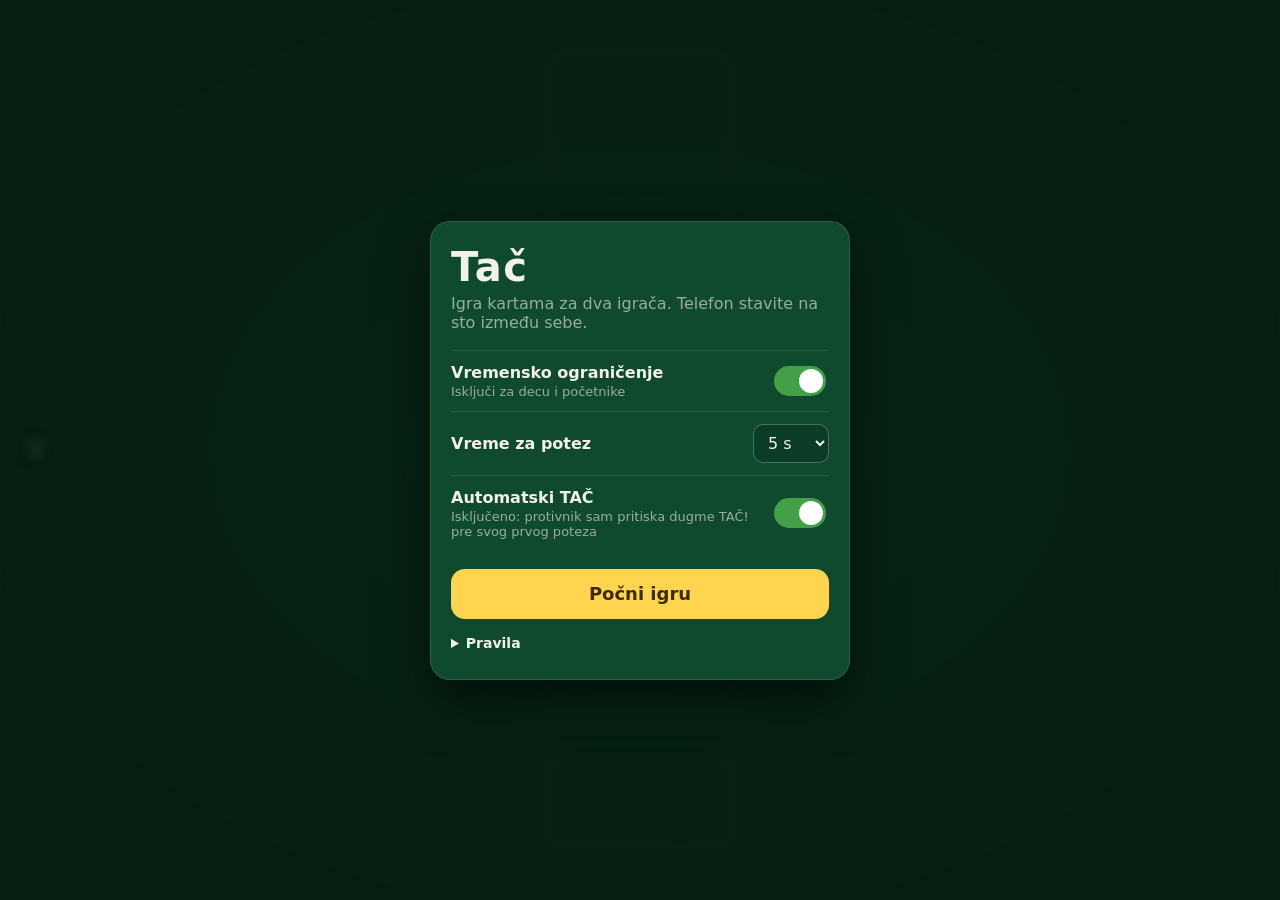
==== index.html @ c279bef2 "Ručni TAČ: dugme uvek aktivno, kažnjava samo protivnika i samo jednom Prekršaj može da se prijavi do" ====
<!doctype html>
<html lang="sr">
<head>
<meta charset="utf-8">
<meta name="viewport" content="width=device-width, initial-scale=1, viewport-fit=cover, user-scalable=no">
<meta name="theme-color" content="#0b3d26">
<meta name="apple-mobile-web-app-capable" content="yes">
<meta name="mobile-web-app-capable" content="yes">
<meta name="apple-mobile-web-app-status-bar-style" content="black-translucent">
<meta name="description" content="Tač – igra kartama za dva igrača na jednom telefonu.">
<title>Tač</title>
<link rel="manifest" href="manifest.webmanifest">
<link rel="icon" href="icons/icon.svg" type="image/svg+xml">
<link rel="apple-touch-icon" href="icons/icon.svg">
<link rel="stylesheet" href="css/style.css">
</head>
<body>
<div id="glow" hidden></div>
<main id="app">
  <section class="zone top" id="zone-1" data-player="1"></section>
  <section id="middle">
    <button id="menu-btn" class="icon-btn" aria-label="Meni">☰</button>
    <div class="slot center" data-slot="center" id="center"></div>
  </section>
  <section class="zone bottom" id="zone-0" data-player="0"></section>
</main>

<div id="touch-overlay" class="overlay-msg" hidden>
  <div class="msg top"></div>
  <div class="big">TAČ!</div>
  <div class="msg bottom"></div>
</div>

<div id="win-overlay" class="modal" hidden>
  <div class="win-side top"></div>
  <button id="again-btn" class="primary">Nova igra</button>
  <div class="win-side bottom"></div>
</div>

<div id="menu" class="modal">
  <div class="panel">
    <h1>Tač</h1>
    <p class="sub">Igra kartama za dva igrača. Telefon stavite na sto između sebe.</p>

    <label class="row">
      <span>
        <b>Vremensko ograničenje</b>
        <small>Isključi za decu i početnike</small>
      </span>
      <input type="checkbox" id="opt-timer" class="switch">
    </label>
    <label class="row" id="row-seconds">
      <span><b>Vreme za potez</b></span>
      <select id="opt-seconds">
        <option value="3">3 s</option>
        <option value="5">5 s</option>
        <option value="8">8 s</option>
        <option value="10">10 s</option>
      </select>
    </label>
    <label class="row">
      <span>
        <b>Automatski TAČ</b>
        <small>Isključeno: protivnik sam pritiska dugme TAČ! pre svog prvog poteza</small>
      </span>
      <input type="checkbox" id="opt-auto" class="switch">
    </label>

    <div class="buttons">
      <button id="resume-btn" class="secondary" hidden>Nastavi</button>
      <button id="start-btn" class="primary">Počni igru</button>
    </div>

    <details>
      <summary>Pravila</summary>
      <ul>
        <li>Svako ima 26 karata u <b>zatvorenoj</b> gomili. Iznad nje pravi svoju <b>otvorenu</b> gomilu.</li>
        <li>Na <b>sredinu</b> se ređa rastuće: A, 2, 3 … K, pa opet A. Znak nije bitan.</li>
        <li>Na <b>protivnikovu otvorenu</b> gomilu stavlja se karta za jedan veća ili manja (na 6 ide 5 ili 7, na A ide K ili 2). Samo je sredina rastući niz. Tek kad je prvi kec na sredini.</li>
        <li>Prvo igraš kartu sa svoje otvorene gomile: prevuci je na sredinu ili na protivnikovu gomilu.</li>
        <li>Kad otvorena nema gde: <b>pritisni i drži</b> zatvorenu gomilu. Karta se okreće pod prstom i moraš da je prevučeš na sredinu ili na protivnikovu gomilu.</li>
        <li>Ako karta nema gde, pusti je bilo gde i ona ide na tvoju otvorenu gomilu. Tada je red na protivniku.</li>
        <li><b>TAČ!</b> Ko propusti potez ili spusti kartu tamo gde ne ide dobija kaznenu kartu sa dna protivnikove gomile. Igra ne pokazuje koja karta je sledeća ni gde karta može. To moraš sam da znaš.</li>
        <li><b>Svako mora da igra.</b> Kad istekne vreme, dobijaš kaznenu kartu, sledeća karta se okreće na tvoju otvorenu gomilu i red prelazi na protivnika.</li>
        <li>Kad se zatvorena potroši, a karta sa vrha otvorene nema gde, <b>prevuci celu otvorenu gomilu</b> na mesto zatvorene. Gomila se okreće licem nadole i igraš dalje. Ako je karta sa vrha imala gde, to je TAČ.</li>
        <li>Pobeđuje ko se prvi reši svih karata.</li>
      </ul>
    </details>
  </div>
</div>

<script type="module" src="js/main.js"></script>
</body>
</html>
---- css/style.css ----
:root {
  --felt: #12603b;
  --felt-dark: #0b3d26;
  --card: #fdfbf5;
  --card-edge: #d9d3c4;
  --red: #c62828;
  --black: #1d1d1f;
  --gold: #ffd54f;
  --text: #f4f1e8;
  --muted: rgba(244, 241, 232, 0.6);
  --cw: min(calc((100dvh - 150px) / 5.6), 38vw, 130px); /* kratka ivica karte */
  --ch: calc(var(--cw) * 1.4);
  --radius: calc(var(--cw) * 0.11);
  color-scheme: dark;
}

* { box-sizing: border-box; }

html, body {
  margin: 0;
  height: 100%;
  overflow: hidden;
  background: radial-gradient(ellipse at center, var(--felt) 0%, var(--felt-dark) 85%) fixed var(--felt-dark);
  color: var(--text);
  font-family: system-ui, -apple-system, "Segoe UI", Roboto, sans-serif;
  -webkit-user-select: none;
  user-select: none;
  -webkit-touch-callout: none;
  -webkit-tap-highlight-color: transparent;
  touch-action: none;
  overscroll-behavior: none;
}

#app {
  height: 100dvh;
  display: grid;
  grid-template-rows: 1fr auto 1fr;
  position: relative;
  z-index: 1;
  padding: env(safe-area-inset-top) env(safe-area-inset-right) env(safe-area-inset-bottom) env(safe-area-inset-left);
}

/* ---------- indikator vremena: gradijent od ivice igrača na potezu ---------- */
#glow {
  position: fixed;
  inset: 0;
  z-index: 0;
  pointer-events: none;
}
#glow[hidden], .no-timer #glow { display: none; }

/* ---------- zone igrača ---------- */
.zone {
  position: relative;
  z-index: 1;
  margin: 6px 12px;
  display: grid;
  grid-template-columns: 1fr auto 1fr;
  align-items: center;
}
.zone.top { transform: rotate(180deg); }

/* otvorena bliže sredini, zatvorena bliže igraču */
.pile-col {
  grid-column: 2;
  display: flex;
  flex-direction: column;
  align-items: center;
  gap: calc(var(--ch) * 0.1);
}
.pile-wrap { position: relative; }
.badge {
  position: absolute;
  top: 50%;
  right: calc(100% + 8px);
  transform: translateY(-50%);
  min-width: 30px;
  padding: 3px 8px;
  font-size: 14px;
  font-weight: 700;
  text-align: center;
  font-variant-numeric: tabular-nums;
}

.aside {
  grid-column: 3;
  align-self: end;
  justify-self: end;
  display: flex;
  flex-direction: column;
  align-items: flex-end;
  gap: 8px;
  padding-bottom: 6px;
}
.status { font-size: 16px; font-weight: 650; }
.zone:not(.active) .status { color: var(--muted); font-weight: 500; }
.secs {
  font-size: 34px;
  font-weight: 900;
  line-height: 1;
  font-variant-numeric: tabular-nums;
  color: var(--time, #4caf50);
}
.zone:not(.active) .secs, .no-timer .secs { visibility: hidden; }

.touch-btn {
  display: none;
  border: 0;
  border-radius: 999px;
  padding: 12px 22px;
  font: 900 20px/1 system-ui, sans-serif;
  letter-spacing: 0.04em;
  color: #fff;
  background: radial-gradient(circle at 35% 30%, #ff6b5e, #c62828 70%);
  box-shadow: 0 4px 0 #7f1414, 0 6px 14px rgba(0, 0, 0, 0.35);
  touch-action: manipulation;
}
.touch-btn:active { transform: translateY(3px); box-shadow: 0 1px 0 #7f1414; }
.manual-touch .touch-btn { display: block; }

/* ---------- mesta za karte: gomile leže položene (karta okrenuta za 90°) ---------- */
.slot {
  position: relative;
  width: var(--ch);
  height: var(--cw);
  border-radius: var(--radius);
  border: 2px dashed rgba(255, 255, 255, 0.18);
}
.slot.has-card { border-color: transparent; }
.slot.hover { border-color: #fff; border-style: solid; background: rgba(255, 255, 255, 0.12); }
.slot.hover.has-card .card { box-shadow: 0 0 0 3px #fff, 0 0 18px rgba(255, 255, 255, 0.5); }

#middle {
  position: relative;
  display: flex;
  align-items: center;
  justify-content: center;
  padding: 2px 0;
}

.icon-btn {
  position: absolute;
  left: 14px;
  width: 44px;
  height: 44px;
  border-radius: 12px;
  border: 1px solid rgba(255, 255, 255, 0.2);
  background: rgba(0, 0, 0, 0.2);
  color: var(--text);
  font-size: 22px;
}

/* ---------- karta ---------- */
.card {
  position: absolute;
  inset: 0;
  border-radius: var(--radius);
  background: var(--card);
  color: var(--black);
  box-shadow: 0 1px 0 var(--card-edge), var(--stack, 0 0 0 transparent), 0 3px 8px rgba(0, 0, 0, 0.35);
  font-weight: 700;
  transition: transform 0.15s;
}
.slot > .card {
  inset: auto;
  left: 50%;
  top: 50%;
  width: var(--cw);
  height: var(--ch);
  margin: calc(var(--ch) / -2) 0 0 calc(var(--cw) / -2);
  rotate: 90deg;
}
.card.red { color: var(--red); }
.card .corner {
  position: absolute;
  display: flex;
  flex-direction: column;
  align-items: center;
  line-height: 0.95;
  font-size: calc(var(--cw) * 0.23);
}
.card .corner small { font-size: calc(var(--cw) * 0.19); }
.card .tl { top: 6%; left: 8%; }
.card .br { bottom: 6%; right: 8%; transform: rotate(180deg); }
.card .mid {
  position: absolute;
  inset: 0;
  display: grid;
  place-items: center;
  font-size: calc(var(--cw) * 0.5);
}
.card.back {
  background:
    repeating-linear-gradient(45deg, rgba(255, 255, 255, 0.12) 0 6px, transparent 6px 12px),
    linear-gradient(135deg, #1e4fa3, #12306a);
  border: 4px solid var(--card);
}
.card.ghost {
  position: fixed;
  inset: auto;
  width: var(--cw);
  height: var(--ch);
  z-index: 50;
  pointer-events: none;
  /* karta u ruci je položena kao na stolu, malo veća i nagnuta 15° –
     za gornjeg igrača okrenuta ka njemu (180°) i nagnuta na suprotnu stranu */
  rotate: 105deg;
  transform: scale(1.45);
  box-shadow: 0 18px 32px rgba(0, 0, 0, 0.55);
  transition: none;
}
.card.ghost.flip180 { rotate: 255deg; }
.card.dragging-src { opacity: 0.3; }
.slot.closed.refill::after {
  content: "Prevuci otvorenu gomilu ovde";
  position: absolute;
  inset: 0;
  display: grid;
  place-items: center;
  padding: 6px;
  text-align: center;
  font-size: 13px;
  color: var(--muted);
}
.closed.can-flip .card { box-shadow: 0 0 0 2px rgba(255, 255, 255, 0.5), var(--stack, 0 0 0 transparent), 0 3px 8px rgba(0, 0, 0, 0.35); }

.shake { animation: shake 0.3s; }
@keyframes shake {
  25% { transform: translateX(-6px); }
  75% { transform: translateX(6px); }
}
.pop { animation: pop 0.25s ease-out; }
@keyframes pop {
  from { transform: scale(0.85); }
}

/* ---------- TAČ poruka ---------- */
.overlay-msg {
  position: fixed;
  inset: 0;
  z-index: 40;
  display: grid;
  grid-template-rows: 1fr auto 1fr;
  place-items: center;
  pointer-events: none;
  background: rgba(120, 10, 10, 0.5);
  animation: fade 0.2s;
}
.overlay-msg[hidden] { display: none; }
.overlay-msg .big {
  font-size: min(26vw, 140px);
  font-weight: 900;
  color: #fff;
  text-shadow: 0 0 24px #ff3b30, 0 6px 0 #7f1414;
  animation: slam 0.45s cubic-bezier(0.2, 1.6, 0.4, 1);
}
.overlay-msg .msg, .win-side {
  font-size: 22px;
  font-weight: 700;
  text-align: center;
  margin: 0 16px;
  text-shadow: 0 2px 6px rgba(0, 0, 0, 0.6);
}
.overlay-msg .msg {
  padding: 12px 18px;
  border-radius: 14px;
  background: rgba(0, 0, 0, 0.72);
}
.overlay-msg .msg.top, .win-side.top { transform: rotate(180deg); }
@keyframes slam {
  from { transform: scale(3); opacity: 0; }
}
@keyframes fade {
  from { opacity: 0; }
}

/* ---------- meni i kraj igre ---------- */
.modal {
  position: fixed;
  inset: 0;
  z-index: 60;
  display: grid;
  place-items: center;
  padding: 16px;
  background: rgba(4, 24, 14, 0.82);
  backdrop-filter: blur(4px);
  overflow-y: auto;
  touch-action: pan-y;
}
.modal[hidden] { display: none; }
#win-overlay { grid-template-rows: 1fr auto 1fr; }
.win-side { font-size: 34px; }

.panel {
  width: min(420px, 100%);
  background: #0f4a2e;
  border: 1px solid rgba(255, 255, 255, 0.12);
  border-radius: 20px;
  padding: 22px 20px;
  box-shadow: 0 20px 50px rgba(0, 0, 0, 0.5);
}
.panel h1 { margin: 0; font-size: 40px; letter-spacing: 0.04em; }
.panel .sub { margin: 4px 0 18px; color: var(--muted); }
.row {
  display: flex;
  align-items: center;
  justify-content: space-between;
  gap: 12px;
  padding: 12px 0;
  border-top: 1px solid rgba(255, 255, 255, 0.1);
}
.row small { display: block; color: var(--muted); font-size: 13px; margin-top: 2px; }
.row.disabled { opacity: 0.4; }
select {
  font: inherit;
  padding: 8px 10px;
  border-radius: 10px;
  background: #0b3d26;
  color: var(--text);
  border: 1px solid rgba(255, 255, 255, 0.25);
}
.switch {
  appearance: none;
  flex: none;
  width: 52px;
  height: 30px;
  border-radius: 999px;
  background: rgba(255, 255, 255, 0.2);
  position: relative;
  transition: background 0.2s;
}
.switch::after {
  content: "";
  position: absolute;
  top: 3px;
  left: 3px;
  width: 24px;
  height: 24px;
  border-radius: 50%;
  background: #fff;
  transition: transform 0.2s;
}
.switch:checked { background: #43a047; }
.switch:checked::after { transform: translateX(22px); }

.buttons { display: flex; gap: 10px; margin: 18px 0 8px; }
.buttons button { flex: 1; }
button.primary, button.secondary {
  font: 700 18px/1 system-ui, sans-serif;
  padding: 16px 20px;
  border-radius: 14px;
  border: 0;
  touch-action: manipulation;
}
button.primary { background: var(--gold); color: #3b2c00; }
button.secondary { background: rgba(255, 255, 255, 0.14); color: var(--text); }
details { margin-top: 10px; color: var(--muted); font-size: 14px; }
details summary { color: var(--text); font-weight: 600; padding: 6px 0; }
details ul { padding-left: 18px; margin: 6px 0; }
details li { margin: 5px 0; }
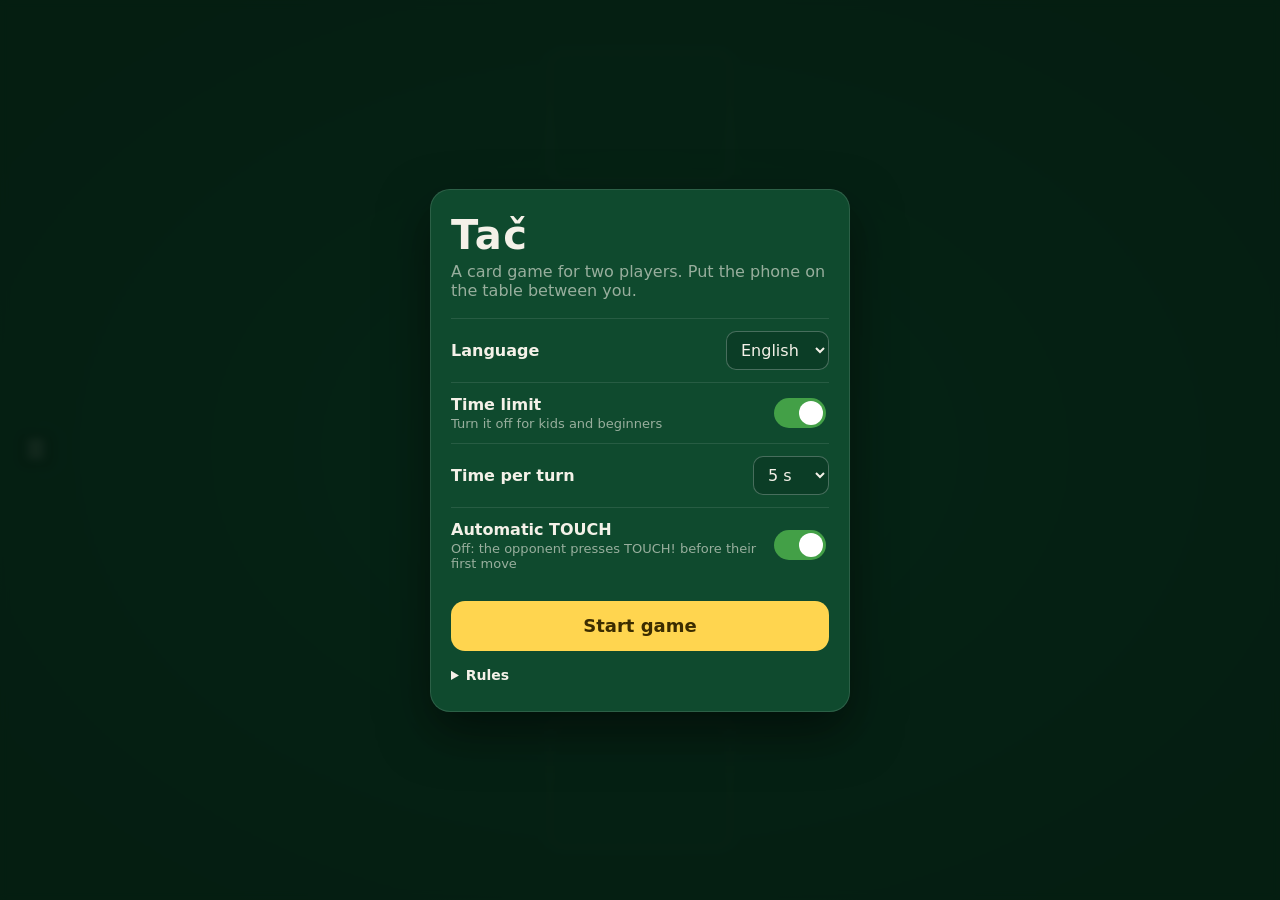
==== commit 27952ce2: "Jezici: srpski (latinica i ćirilica) i engleski Sav tekst je u js/i18n.js, jezik se bira u meniju, a" ====
--- a/index.html
+++ b/index.html
@@ -19,7 +19,7 @@
 <main id="app">
   <section class="zone top" id="zone-1" data-player="1"></section>
   <section id="middle">
-    <button id="menu-btn" class="icon-btn" aria-label="Meni">☰</button>
+    <button id="menu-btn" class="icon-btn" aria-label="Meni" data-i18n-aria="menu">☰</button>
     <div class="slot center" data-slot="center" id="center"></div>
   </section>
   <section class="zone bottom" id="zone-0" data-player="0"></section>
@@ -27,30 +27,35 @@
 
 <div id="touch-overlay" class="overlay-msg" hidden>
   <div class="msg top"></div>
-  <div class="big">TAČ!</div>
+  <div class="big" data-i18n="touch">TAČ!</div>
   <div class="msg bottom"></div>
 </div>
 
 <div id="win-overlay" class="modal" hidden>
   <div class="win-side top"></div>
-  <button id="again-btn" class="primary">Nova igra</button>
+  <button id="again-btn" class="primary" data-i18n="newGame">Nova igra</button>
   <div class="win-side bottom"></div>
 </div>
 
 <div id="menu" class="modal">
   <div class="panel">
-    <h1>Tač</h1>
-    <p class="sub">Igra kartama za dva igrača. Telefon stavite na sto između sebe.</p>
+    <h1 data-i18n="title">Tač</h1>
+    <p class="sub" data-i18n="sub">Igra kartama za dva igrača. Telefon stavite na sto između sebe.</p>
+
+    <label class="row">
+      <span><b data-i18n="optLang">Jezik</b></span>
+      <select id="opt-lang"></select>
+    </label>
 
     <label class="row">
       <span>
-        <b>Vremensko ograničenje</b>
-        <small>Isključi za decu i početnike</small>
+        <b data-i18n="optTimer">Vremensko ograničenje</b>
+        <small data-i18n="optTimerHint">Isključi za decu i početnike</small>
       </span>
       <input type="checkbox" id="opt-timer" class="switch">
     </label>
     <label class="row" id="row-seconds">
-      <span><b>Vreme za potez</b></span>
+      <span><b data-i18n="optSeconds">Vreme za potez</b></span>
       <select id="opt-seconds">
         <option value="3">3 s</option>
         <option value="5">5 s</option>
@@ -60,31 +65,20 @@
     </label>
     <label class="row">
       <span>
-        <b>Automatski TAČ</b>
-        <small>Isključeno: protivnik sam pritiska dugme TAČ! pre svog prvog poteza</small>
+        <b data-i18n="optAuto">Automatski TAČ</b>
+        <small data-i18n="optAutoHint">Isključeno: protivnik sam pritiska dugme TAČ! pre svog prvog poteza</small>
       </span>
       <input type="checkbox" id="opt-auto" class="switch">
     </label>
 
     <div class="buttons">
-      <button id="resume-btn" class="secondary" hidden>Nastavi</button>
+      <button id="resume-btn" class="secondary" hidden data-i18n="resume">Nastavi</button>
       <button id="start-btn" class="primary">Počni igru</button>
     </div>
 
     <details>
-      <summary>Pravila</summary>
-      <ul>
-        <li>Svako ima 26 karata u <b>zatvorenoj</b> gomili. Iznad nje pravi svoju <b>otvorenu</b> gomilu.</li>
-        <li>Na <b>sredinu</b> se ređa rastuće: A, 2, 3 … K, pa opet A. Znak nije bitan.</li>
-        <li>Na <b>protivnikovu otvorenu</b> gomilu stavlja se karta za jedan veća ili manja (na 6 ide 5 ili 7, na A ide K ili 2). Samo je sredina rastući niz. Tek kad je prvi kec na sredini.</li>
-        <li>Prvo igraš kartu sa svoje otvorene gomile: prevuci je na sredinu ili na protivnikovu gomilu.</li>
-        <li>Kad otvorena nema gde: <b>pritisni i drži</b> zatvorenu gomilu. Karta se okreće pod prstom i moraš da je prevučeš na sredinu ili na protivnikovu gomilu.</li>
-        <li>Ako karta nema gde, pusti je bilo gde i ona ide na tvoju otvorenu gomilu. Tada je red na protivniku.</li>
-        <li><b>TAČ!</b> Ko propusti potez ili spusti kartu tamo gde ne ide dobija kaznenu kartu sa dna protivnikove gomile. Igra ne pokazuje koja karta je sledeća ni gde karta može. To moraš sam da znaš.</li>
-        <li><b>Svako mora da igra.</b> Kad istekne vreme, dobijaš kaznenu kartu, sledeća karta se okreće na tvoju otvorenu gomilu i red prelazi na protivnika.</li>
-        <li>Kad se zatvorena potroši, a karta sa vrha otvorene nema gde, <b>prevuci celu otvorenu gomilu</b> na mesto zatvorene. Gomila se okreće licem nadole i igraš dalje. Ako je karta sa vrha imala gde, to je TAČ.</li>
-        <li>Pobeđuje ko se prvi reši svih karata.</li>
-      </ul>
+      <summary data-i18n="rulesTitle">Pravila</summary>
+      <ul data-i18n-html="rules"></ul>
     </details>
   </div>
 </div>
--- a/css/style.css
+++ b/css/style.css
@@ -212,7 +212,7 @@
 .card.ghost.flip180 { rotate: 255deg; }
 .card.dragging-src { opacity: 0.3; }
 .slot.closed.refill::after {
-  content: "Prevuci otvorenu gomilu ovde";
+  content: attr(data-hint);
   position: absolute;
   inset: 0;
   display: grid;
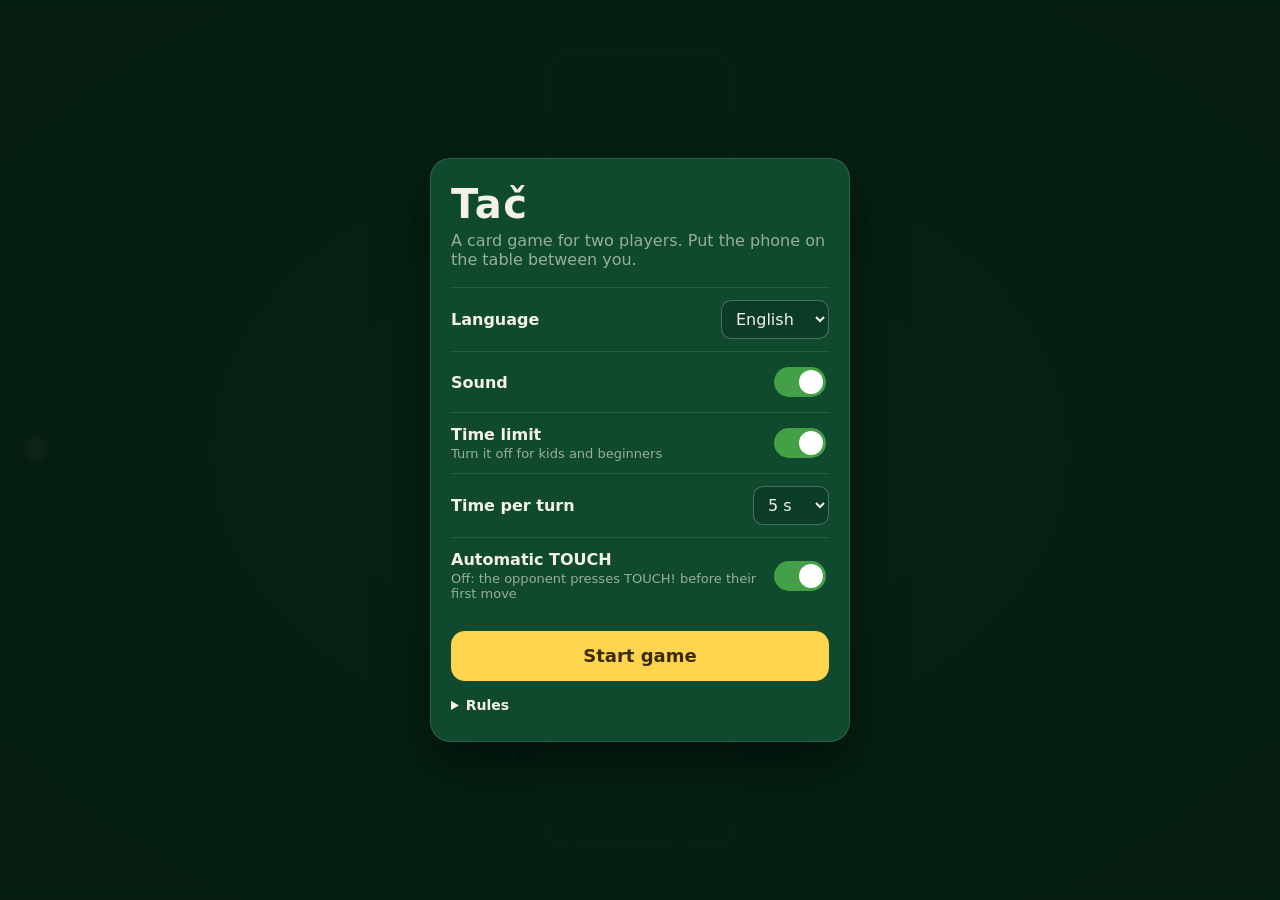
==== commit 602568f2: "Zvučni efekti: karte, TAČ, zvonce, sat i fanfara Zvuci se sintetizuju Web Audio API-jem, bez audio f" ====
--- a/index.html
+++ b/index.html
@@ -48,6 +48,11 @@
     </label>
 
     <label class="row">
+      <span><b data-i18n="optSound">Zvuk</b></span>
+      <input type="checkbox" id="opt-sound" class="switch">
+    </label>
+
+    <label class="row">
       <span>
         <b data-i18n="optTimer">Vremensko ograničenje</b>
         <small data-i18n="optTimerHint">Isključi za decu i početnike</small>
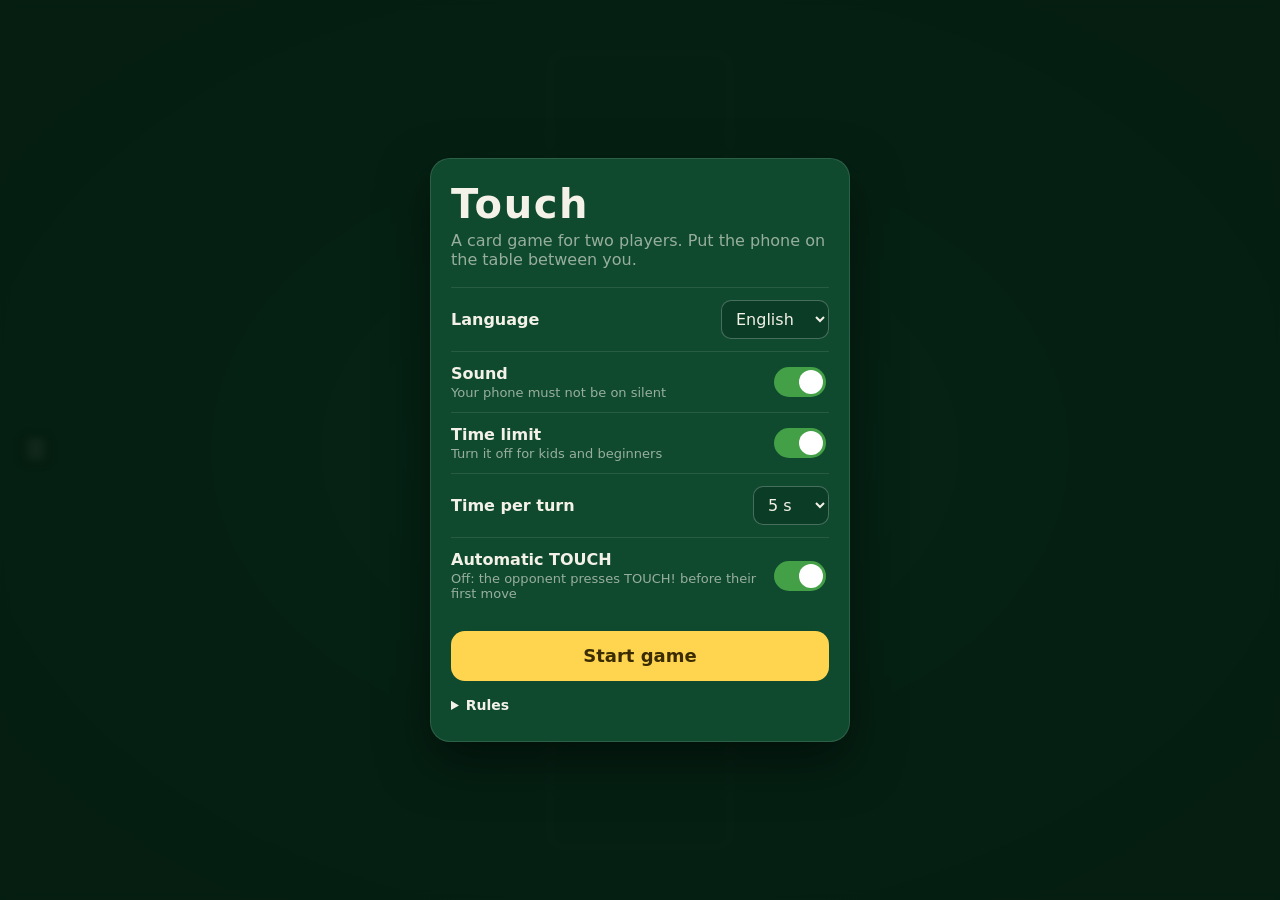
==== commit c71074a9: "Napomena ispod prekidača za zvuk: telefon ne sme biti na tihom režimu Co-Authored-By: Claude Opus 5." ====
--- a/index.html
+++ b/index.html
@@ -48,7 +48,10 @@
     </label>
 
     <label class="row">
-      <span><b data-i18n="optSound">Zvuk</b></span>
+      <span>
+        <b data-i18n="optSound">Zvuk</b>
+        <small data-i18n="optSoundHint">Telefon ne sme da bude na tihom režimu</small>
+      </span>
       <input type="checkbox" id="opt-sound" class="switch">
     </label>
 
--- a/css/style.css
+++ b/css/style.css
@@ -82,8 +82,18 @@
   font-variant-numeric: tabular-nums;
 }
 
+/* status je levo: prst kojim se igra (uglavnom desni kažiprst) ga ne pokriva */
+.side {
+  grid-column: 1;
+  grid-row: 1;
+  align-self: end;
+  justify-self: start;
+  padding-bottom: 6px;
+}
+
 .aside {
   grid-column: 3;
+  grid-row: 1;
   align-self: end;
   justify-self: end;
   display: flex;
@@ -128,7 +138,7 @@
 }
 .slot.has-card { border-color: transparent; }
 .slot.hover { border-color: #fff; border-style: solid; background: rgba(255, 255, 255, 0.12); }
-.slot.hover.has-card .card { box-shadow: 0 0 0 3px #fff, 0 0 18px rgba(255, 255, 255, 0.5); }
+.slot.hover.has-card .card:last-child { box-shadow: 0 0 0 3px #fff, 0 0 18px rgba(255, 255, 255, 0.5); }
 
 #middle {
   position: relative;
@@ -168,7 +178,9 @@
   width: var(--cw);
   height: var(--ch);
   margin: calc(var(--ch) / -2) 0 0 calc(var(--cw) / -2);
-  rotate: 90deg;
+  /* karte na otvorenoj gomili su blago nakrivljene (--tilt, --dx, --dy postavlja ui.js) */
+  rotate: calc(90deg + var(--tilt, 0deg));
+  translate: var(--dx, 0) var(--dy, 0);
 }
 .card.red { color: var(--red); }
 .card .corner {
@@ -210,18 +222,27 @@
   transition: none;
 }
 .card.ghost.flip180 { rotate: 255deg; }
-.card.dragging-src { opacity: 0.3; }
-.slot.closed.refill::after {
-  content: attr(data-hint);
-  position: absolute;
-  inset: 0;
-  display: grid;
-  place-items: center;
-  padding: 6px;
-  text-align: center;
-  font-size: 13px;
-  color: var(--muted);
-}
+/* prazna zatvorena: dugme za okretanje otvorene gomile, preko mesta zatvorene */
+.slot.closed.refill { border-color: rgba(255, 255, 255, 0.35); }
+.recycle-btn {
+  position: absolute;
+  inset: 0;
+  margin: auto;
+  width: fit-content;
+  height: fit-content;
+  max-width: calc(100% - 12px);
+  border: 0;
+  border-radius: 999px;
+  padding: 10px 16px;
+  font: 700 15px/1.1 system-ui, sans-serif;
+  color: #3b2c00;
+  background: var(--gold);
+  box-shadow: 0 3px 0 #a8871f, 0 6px 14px rgba(0, 0, 0, 0.35);
+  touch-action: manipulation;
+  animation: pop 0.25s ease-out;
+}
+.recycle-btn[hidden] { display: none; }
+.recycle-btn:active { transform: translateY(2px); box-shadow: 0 1px 0 #a8871f; }
 .closed.can-flip .card { box-shadow: 0 0 0 2px rgba(255, 255, 255, 0.5), var(--stack, 0 0 0 transparent), 0 3px 8px rgba(0, 0, 0, 0.35); }
 
 .shake { animation: shake 0.3s; }
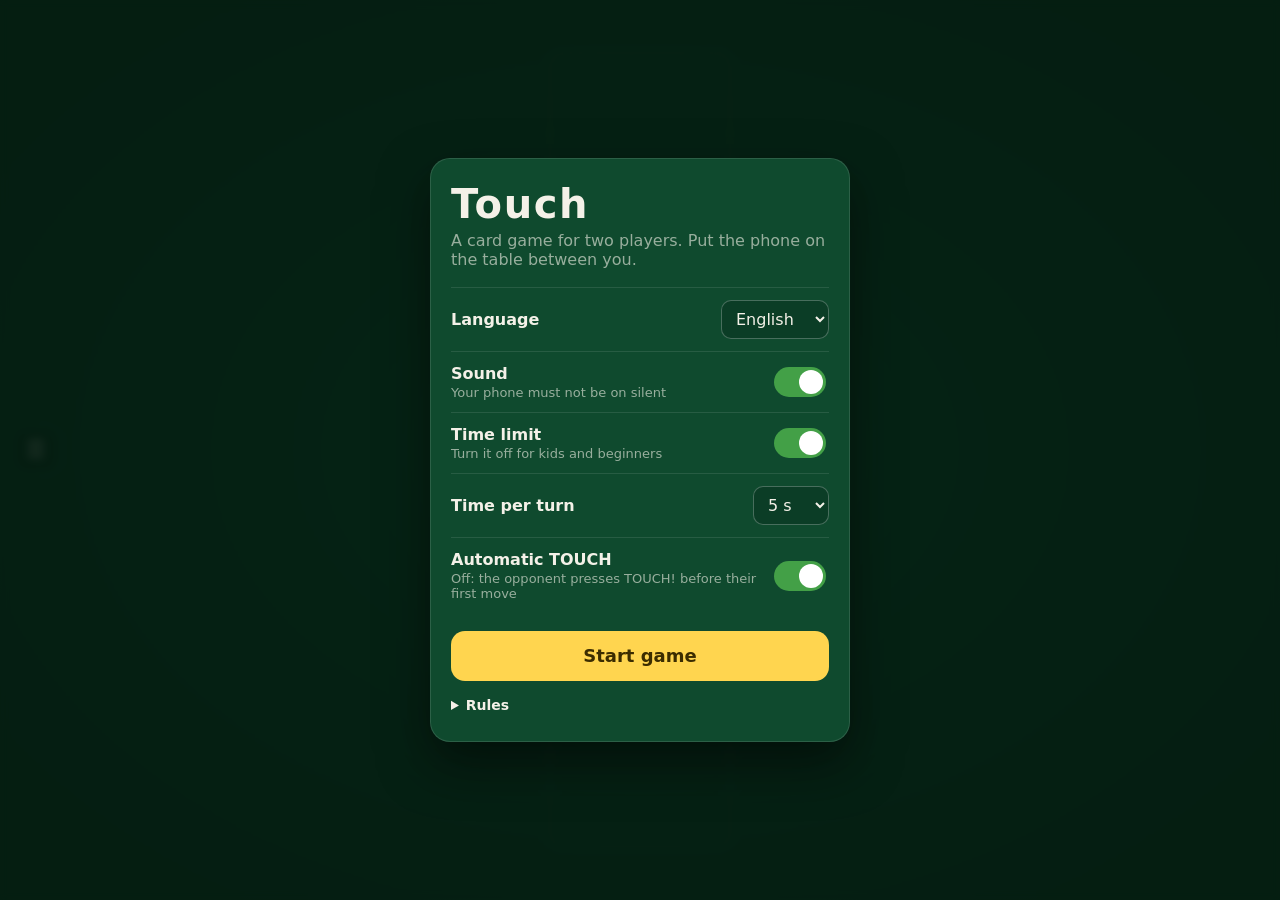
==== commit 86b0702a: "Igranje na protivnika i uz praznu sredinu, tajmer posle prvog poteza, bez zuma - Na protivnikovu gom" ====
--- a/index.html
+++ b/index.html
@@ -2,7 +2,7 @@
 <html lang="sr">
 <head>
 <meta charset="utf-8">
-<meta name="viewport" content="width=device-width, initial-scale=1, viewport-fit=cover, user-scalable=no">
+<meta name="viewport" content="width=device-width, initial-scale=1, maximum-scale=1, viewport-fit=cover, user-scalable=no">
 <meta name="theme-color" content="#0b3d26">
 <meta name="apple-mobile-web-app-capable" content="yes">
 <meta name="mobile-web-app-capable" content="yes">
--- a/css/style.css
+++ b/css/style.css
@@ -69,6 +69,24 @@
   gap: calc(var(--ch) * 0.1);
 }
 .pile-wrap { position: relative; }
+
+/* igrač na potezu: zlatni okvir oko njegovih gomila koji blago pulsira; protivnikove gomile su malo prigušene */
+.pile-col { position: relative; transition: filter 0.3s; }
+.pile-col::before {
+  content: "";
+  position: absolute;
+  inset: -9px;
+  border-radius: calc(var(--radius) + 9px);
+  box-shadow: 0 0 0 3px rgba(255, 213, 79, 0.95), 0 0 28px 6px rgba(255, 213, 79, 0.5);
+  opacity: 0;
+  transition: opacity 0.3s;
+  pointer-events: none;
+}
+.zone.active .pile-col::before { opacity: 1; animation: turn-glow 1.6s ease-in-out infinite; }
+@keyframes turn-glow {
+  50% { opacity: 0.4; }
+}
+.zone:not(.active) .pile-col { filter: brightness(0.8) saturate(0.75); }
 .badge {
   position: absolute;
   top: 50%;
@@ -88,6 +106,10 @@
   grid-row: 1;
   align-self: end;
   justify-self: start;
+  display: flex;
+  flex-direction: column;
+  align-items: flex-start;
+  gap: 8px;
   padding-bottom: 6px;
 }
 
@@ -103,6 +125,7 @@
   padding-bottom: 6px;
 }
 .status { font-size: 16px; font-weight: 650; }
+.zone.active .status { color: var(--gold); font-size: 18px; font-weight: 800; }
 .zone:not(.active) .status { color: var(--muted); font-weight: 500; }
 .secs {
   font-size: 34px;
@@ -243,7 +266,7 @@
 }
 .recycle-btn[hidden] { display: none; }
 .recycle-btn:active { transform: translateY(2px); box-shadow: 0 1px 0 #a8871f; }
-.closed.can-flip .card { box-shadow: 0 0 0 2px rgba(255, 255, 255, 0.5), var(--stack, 0 0 0 transparent), 0 3px 8px rgba(0, 0, 0, 0.35); }
+.closed.can-flip .card { box-shadow: 0 0 0 2px rgba(255, 213, 79, 0.8), var(--stack, 0 0 0 transparent), 0 3px 8px rgba(0, 0, 0, 0.35); }
 
 .shake { animation: shake 0.3s; }
 @keyframes shake {
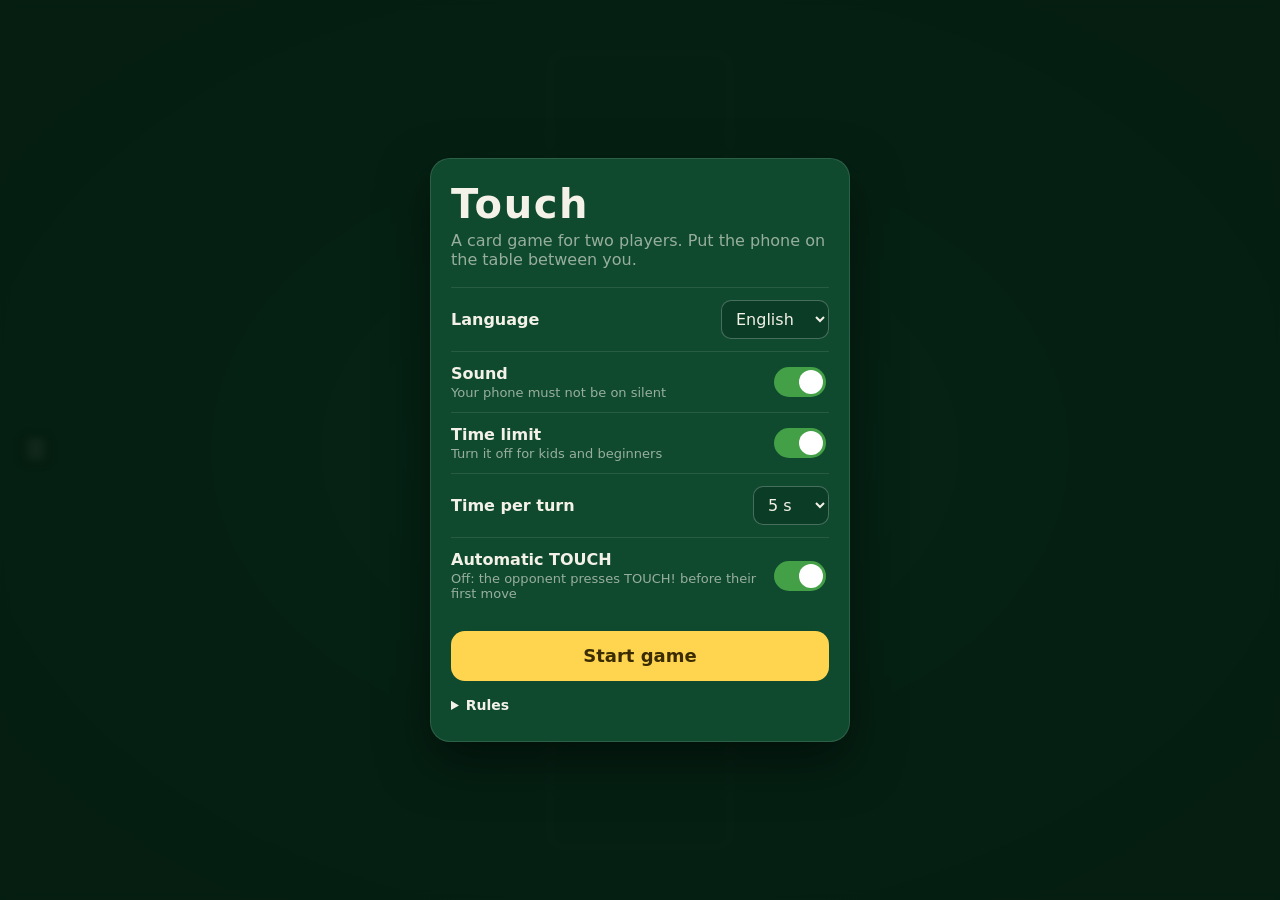
==== commit 3be090d4: "Igra se pauzira posle tri uzastopna isteka vremena Ako niko ne igra, igra više ne kažnjava i ne zvon" ====
--- a/index.html
+++ b/index.html
@@ -41,6 +41,7 @@
   <div class="panel">
     <h1 data-i18n="title">Tač</h1>
     <p class="sub" data-i18n="sub">Igra kartama za dva igrača. Telefon stavite na sto između sebe.</p>
+    <p class="idle-note" id="idle-note" hidden data-i18n="idlePaused">Igra je pauzirana: vreme je isteklo tri puta zaredom.</p>
 
     <label class="row">
       <span><b data-i18n="optLang">Jezik</b></span>
--- a/css/style.css
+++ b/css/style.css
@@ -70,8 +70,8 @@
 }
 .pile-wrap { position: relative; }
 
-/* igrač na potezu: zlatni okvir oko njegovih gomila koji blago pulsira; protivnikove gomile su malo prigušene */
-.pile-col { position: relative; transition: filter 0.3s; }
+/* igrač na potezu: zlatni okvir oko njegovih gomila koji blago pulsira (same karte se ne menjaju) */
+.pile-col { position: relative; }
 .pile-col::before {
   content: "";
   position: absolute;
@@ -86,7 +86,6 @@
 @keyframes turn-glow {
   50% { opacity: 0.4; }
 }
-.zone:not(.active) .pile-col { filter: brightness(0.8) saturate(0.75); }
 .badge {
   position: absolute;
   top: 50%;
@@ -266,7 +265,7 @@
 }
 .recycle-btn[hidden] { display: none; }
 .recycle-btn:active { transform: translateY(2px); box-shadow: 0 1px 0 #a8871f; }
-.closed.can-flip .card { box-shadow: 0 0 0 2px rgba(255, 213, 79, 0.8), var(--stack, 0 0 0 transparent), 0 3px 8px rgba(0, 0, 0, 0.35); }
+.closed.can-flip .card { box-shadow: 0 0 0 2px rgba(255, 255, 255, 0.5), var(--stack, 0 0 0 transparent), 0 3px 8px rgba(0, 0, 0, 0.35); }
 
 .shake { animation: shake 0.3s; }
 @keyframes shake {
@@ -345,6 +344,15 @@
 }
 .panel h1 { margin: 0; font-size: 40px; letter-spacing: 0.04em; }
 .panel .sub { margin: 4px 0 18px; color: var(--muted); }
+.idle-note {
+  margin: -6px 0 16px;
+  padding: 10px 12px;
+  border-radius: 12px;
+  background: rgba(255, 213, 79, 0.15);
+  color: var(--gold);
+  font-weight: 600;
+}
+.idle-note[hidden] { display: none; }
 .row {
   display: flex;
   align-items: center;
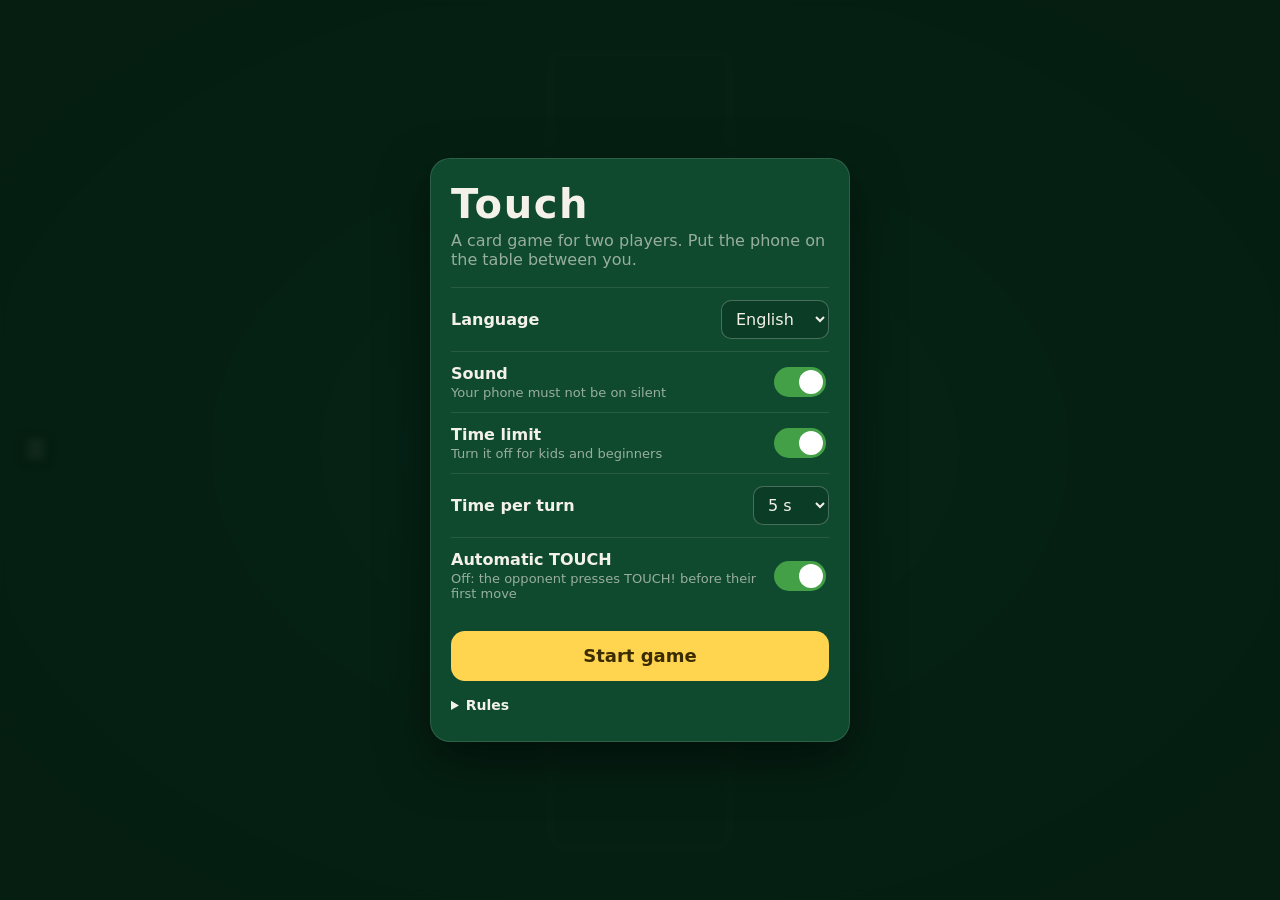
==== commit 15a391cf: "Nemoguć potez bez kazne, tajmer samo posle pravog poteza, zlatna svetlost - Karta spuštena tamo gde " ====
--- a/index.html
+++ b/index.html
@@ -16,6 +16,8 @@
 </head>
 <body>
 <div id="glow" hidden></div>
+<div class="turn-light top" id="light-1"></div>
+<div class="turn-light bottom" id="light-0"></div>
 <main id="app">
   <section class="zone top" id="zone-1" data-player="1"></section>
   <section id="middle">
--- a/css/style.css
+++ b/css/style.css
@@ -49,6 +49,30 @@
 }
 #glow[hidden], .no-timer #glow { display: none; }
 
+/* ---------- igrač na potezu: zlatna svetlost se izliva sa njegove ivice ekrana ---------- */
+.turn-light {
+  position: fixed;
+  left: 0;
+  right: 0;
+  height: 30vh;
+  z-index: 0;
+  pointer-events: none;
+  opacity: 0;
+  transition: opacity 0.45s;
+}
+.turn-light.bottom {
+  bottom: 0;
+  background: radial-gradient(130% 100% at 50% 100%, rgba(255, 213, 79, 0.6), rgba(255, 213, 79, 0.2) 45%, rgba(255, 213, 79, 0) 78%);
+}
+.turn-light.top {
+  top: 0;
+  background: radial-gradient(130% 100% at 50% 0%, rgba(255, 213, 79, 0.6), rgba(255, 213, 79, 0.2) 45%, rgba(255, 213, 79, 0) 78%);
+}
+.turn-light.on { opacity: 1; animation: turn-glow 2.4s ease-in-out infinite; }
+@keyframes turn-glow {
+  50% { opacity: 0.6; }
+}
+
 /* ---------- zone igrača ---------- */
 .zone {
   position: relative;
@@ -70,22 +94,6 @@
 }
 .pile-wrap { position: relative; }
 
-/* igrač na potezu: zlatni okvir oko njegovih gomila koji blago pulsira (same karte se ne menjaju) */
-.pile-col { position: relative; }
-.pile-col::before {
-  content: "";
-  position: absolute;
-  inset: -9px;
-  border-radius: calc(var(--radius) + 9px);
-  box-shadow: 0 0 0 3px rgba(255, 213, 79, 0.95), 0 0 28px 6px rgba(255, 213, 79, 0.5);
-  opacity: 0;
-  transition: opacity 0.3s;
-  pointer-events: none;
-}
-.zone.active .pile-col::before { opacity: 1; animation: turn-glow 1.6s ease-in-out infinite; }
-@keyframes turn-glow {
-  50% { opacity: 0.4; }
-}
 .badge {
   position: absolute;
   top: 50%;
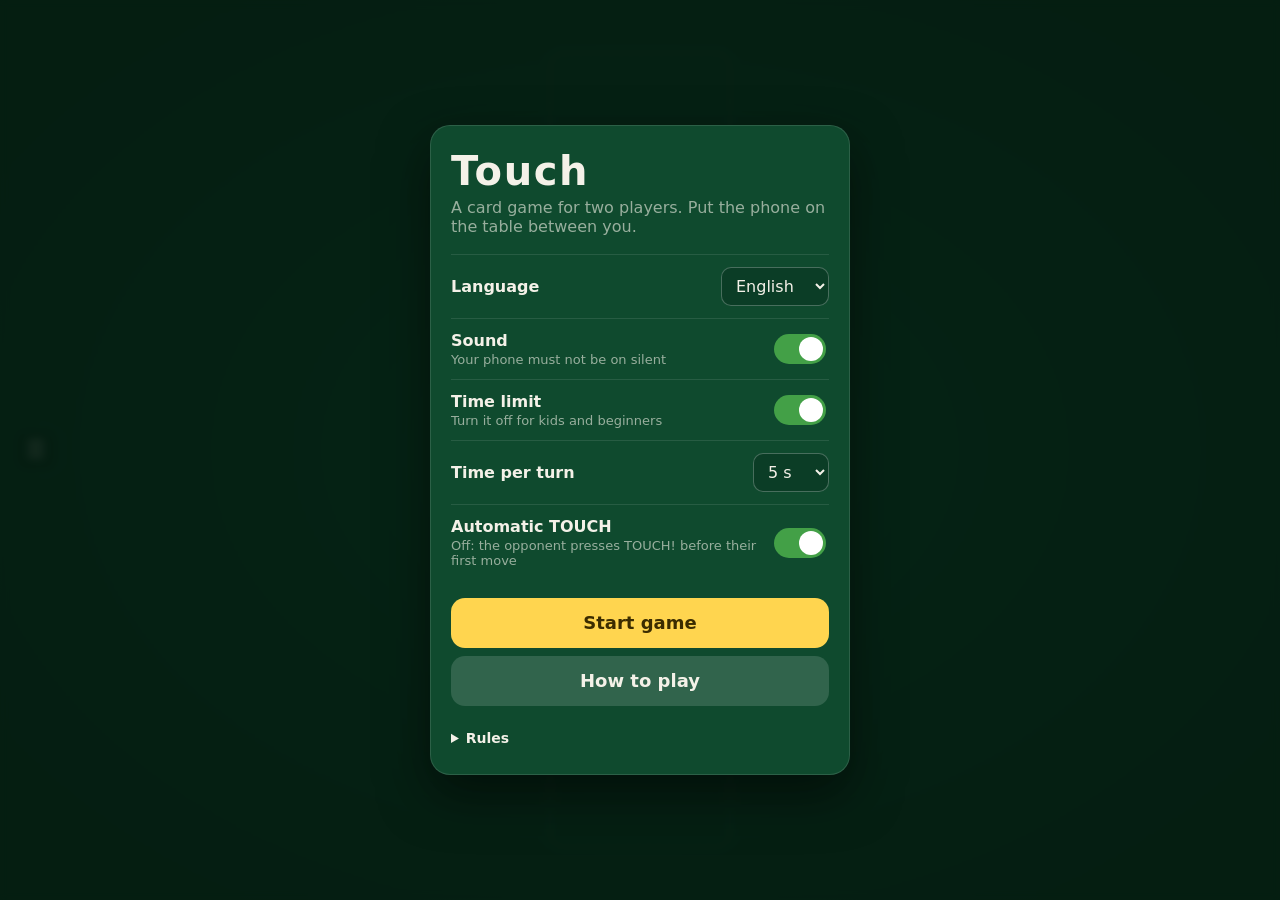
==== commit 2915266e: "Demonstracija za početnike: „Kako se igra“ iz menija Kratka animirana partija na pravom stolu koju v" ====
--- a/index.html
+++ b/index.html
@@ -22,10 +22,13 @@
   <section class="zone top" id="zone-1" data-player="1"></section>
   <section id="middle">
     <button id="menu-btn" class="icon-btn" aria-label="Meni" data-i18n-aria="menu">☰</button>
+    <button id="demo-exit" class="icon-btn" aria-label="Zatvori prikaz" data-i18n-aria="demoClose">✕</button>
     <div class="slot center" data-slot="center" id="center"></div>
   </section>
   <section class="zone bottom" id="zone-0" data-player="0"></section>
 </main>
+
+<div id="demo-caption" hidden></div>
 
 <div id="touch-overlay" class="overlay-msg" hidden>
   <div class="msg top"></div>
@@ -86,6 +89,7 @@
       <button id="resume-btn" class="secondary" hidden data-i18n="resume">Nastavi</button>
       <button id="start-btn" class="primary">Počni igru</button>
     </div>
+    <button id="demo-btn" class="secondary demo-btn" data-i18n="demoBtn">Kako se igra</button>
 
     <details>
       <summary data-i18n="rulesTitle">Pravila</summary>
--- a/css/style.css
+++ b/css/style.css
@@ -418,3 +418,63 @@
 details summary { color: var(--text); font-weight: 600; padding: 6px 0; }
 details ul { padding-left: 18px; margin: 6px 0; }
 details li { margin: 5px 0; }
+
+/* ---------- demonstracija za početnike ---------- */
+button.demo-btn { width: 100%; margin-bottom: 8px; }
+#demo-exit { display: none; }
+.demo #demo-exit { display: block; }
+.demo #menu-btn, .demo .touch-btn { display: none; }
+
+#demo-caption {
+  position: fixed;
+  left: 50%;
+  top: 40%; /* demo.js ga postavlja preko gomile koja trenutno nije bitna */
+  z-index: 45;
+  width: min(92vw, 420px);
+  translate: -50% 0;
+  padding: 12px 16px;
+  border-radius: 14px;
+  background: rgba(0, 0, 0, 0.88);
+  color: #fff;
+  font-size: 17px;
+  font-weight: 600;
+  line-height: 1.3;
+  text-align: center;
+  pointer-events: none;
+  box-shadow: 0 6px 18px rgba(0, 0, 0, 0.4);
+}
+#demo-caption[hidden] { display: none; }
+#demo-caption.show { animation: fade 0.3s; }
+
+.demo-finger {
+  position: fixed;
+  z-index: 55;
+  width: 46px;
+  height: 46px;
+  margin: -23px 0 0 -23px;
+  border-radius: 50%;
+  background: radial-gradient(circle at 40% 35%, rgba(255, 255, 255, 0.85), rgba(255, 255, 255, 0.45) 60%, rgba(255, 255, 255, 0.2));
+  border: 2px solid rgba(255, 255, 255, 0.9);
+  box-shadow: 0 6px 14px rgba(0, 0, 0, 0.45);
+  pointer-events: none;
+  opacity: 0;
+  transition: opacity 0.25s, transform 0.15s;
+}
+.demo-finger.on { opacity: 1; }
+.demo-finger.down { transform: scale(0.8); box-shadow: 0 2px 6px rgba(0, 0, 0, 0.5), 0 0 0 10px rgba(255, 255, 255, 0.2); }
+
+.card.demo-fly {
+  position: fixed;
+  inset: auto;
+  width: var(--cw);
+  height: var(--ch);
+  z-index: 50;
+  rotate: 90deg;
+  pointer-events: none;
+}
+
+.slot.demo-spot { animation: demo-spot 1.1s ease-in-out infinite; }
+@keyframes demo-spot {
+  0%, 100% { box-shadow: 0 0 0 3px var(--gold), 0 0 10px rgba(255, 213, 79, 0.5); }
+  50% { box-shadow: 0 0 0 6px var(--gold), 0 0 26px rgba(255, 213, 79, 0.9); }
+}
